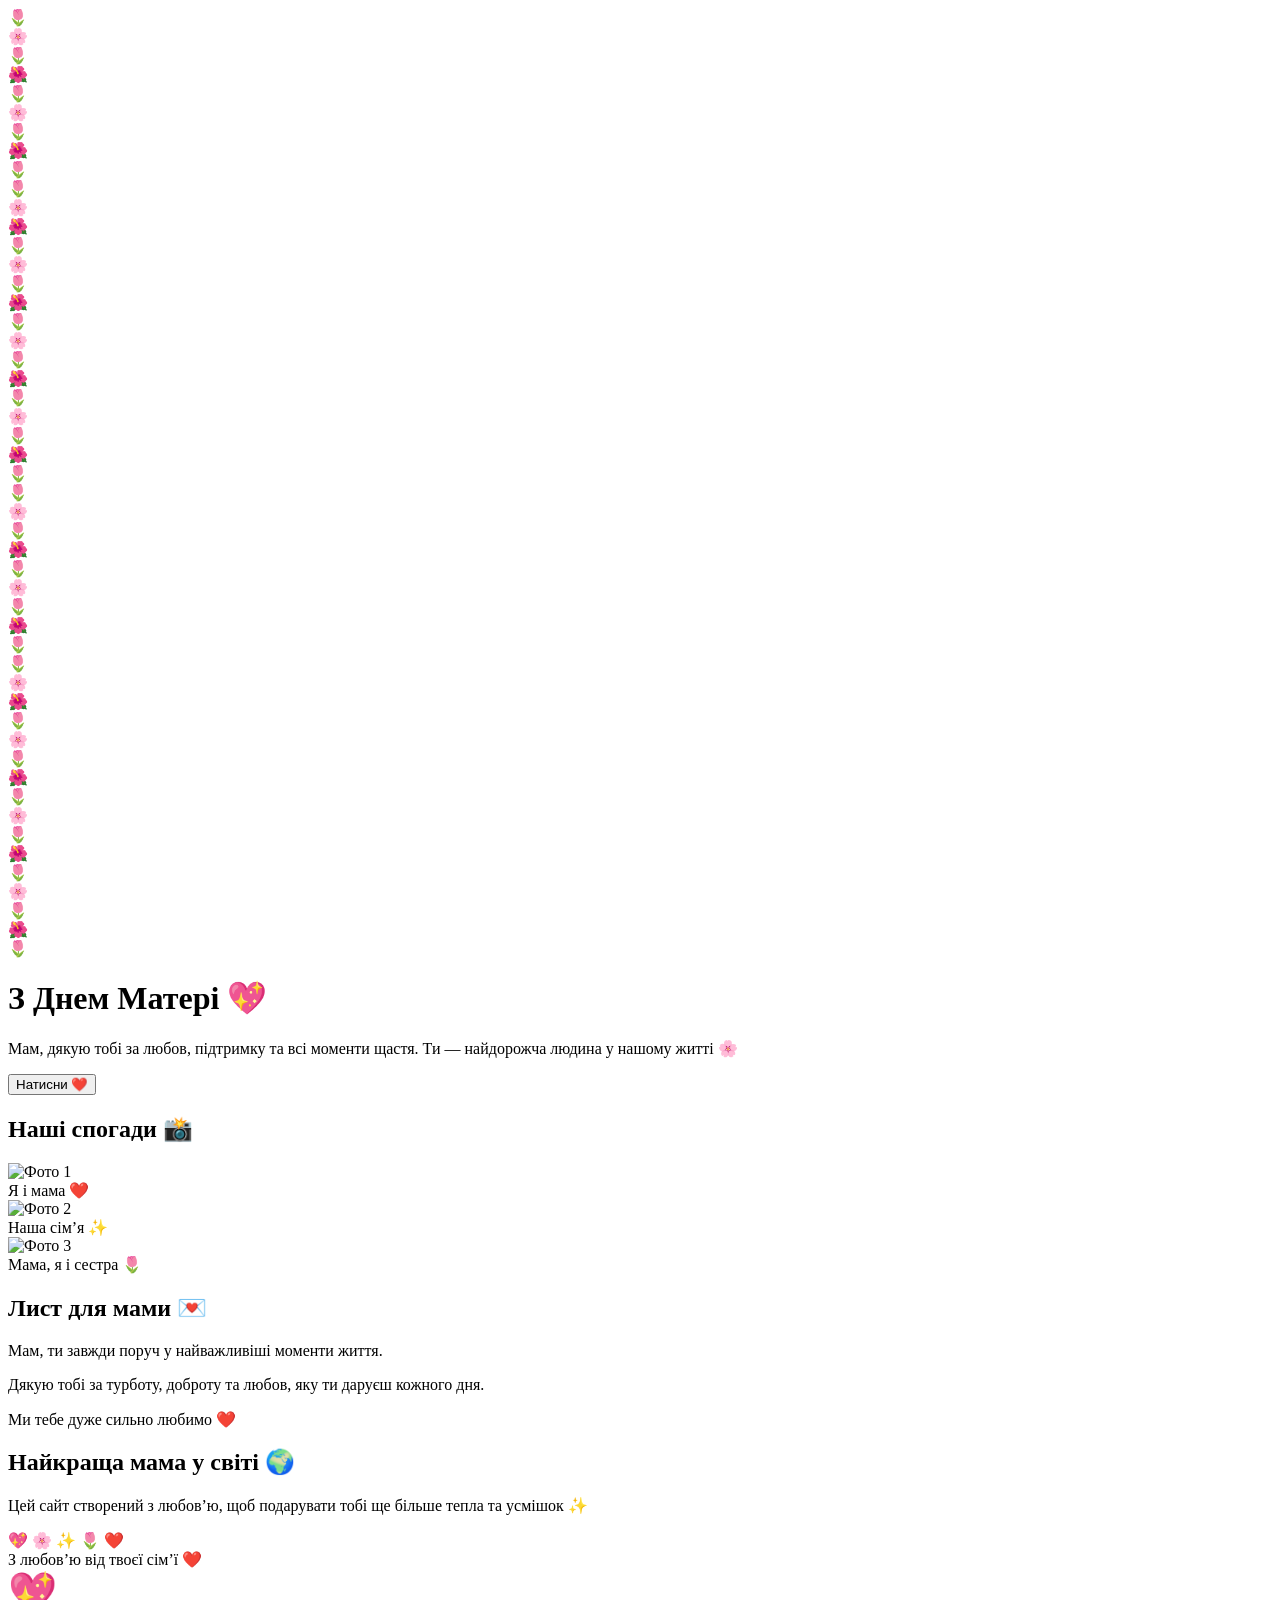
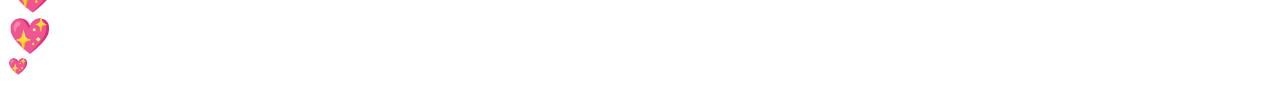
==== index.html @ 561ed91a "1" ====
<!DOCTYPE html>
<html lang="uk">
<head>
    <meta charset="UTF-8">
    <meta name="viewport" content="width=device-width, initial-scale=1.0">
    <title>З Днем Матері ❤️</title>

</head>
<body>

    <div class="tulips left-tulips">
        <div class="tulip t1">🌷</div>
        <div class="tulip t2">🌸</div>
        <div class="tulip t3">🌷</div>
        <div class="tulip t4">🌺</div>
        <div class="tulip t5">🌷</div>
        <div class="tulip t6">🌸</div>
        <div class="tulip t7">🌷</div>
        <div class="tulip t8">🌺</div>
        <div class="tulip t9">🌷</div>

        <div class="tulip" style="top:2%; left:35px;">🌷</div>
        <div class="tulip" style="top:8%; left:55px;">🌸</div>
        <div class="tulip" style="top:12%; left:20px;">🌺</div>
        <div class="tulip" style="top:18%; left:70px;">🌷</div>
        <div class="tulip" style="top:24%; left:40px;">🌸</div>
        <div class="tulip" style="top:30%; left:15px;">🌷</div>
        <div class="tulip" style="top:36%; left:65px;">🌺</div>
        <div class="tulip" style="top:42%; left:30px;">🌷</div>
        <div class="tulip" style="top:48%; left:50px;">🌸</div>
        <div class="tulip" style="top:54%; left:18px;">🌷</div>
        <div class="tulip" style="top:60%; left:75px;">🌺</div>
        <div class="tulip" style="top:66%; left:42px;">🌷</div>
        <div class="tulip" style="top:72%; left:22px;">🌸</div>
        <div class="tulip" style="top:78%; left:60px;">🌷</div>
        <div class="tulip" style="top:84%; left:33px;">🌺</div>
        <div class="tulip" style="top:90%; left:12px;">🌷</div>
    </div>

    <div class="tulips right-tulips">
        <div class="tulip t1">🌷</div>
        <div class="tulip t2">🌸</div>
        <div class="tulip t3">🌷</div>
        <div class="tulip t4">🌺</div>
        <div class="tulip t5">🌷</div>
        <div class="tulip t6">🌸</div>
        <div class="tulip t7">🌷</div>
        <div class="tulip t8">🌺</div>
        <div class="tulip t9">🌷</div>

        <div class="tulip" style="top:2%; right:35px;">🌷</div>
        <div class="tulip" style="top:8%; right:55px;">🌸</div>
        <div class="tulip" style="top:12%; right:20px;">🌺</div>
        <div class="tulip" style="top:18%; right:70px;">🌷</div>
        <div class="tulip" style="top:24%; right:40px;">🌸</div>
        <div class="tulip" style="top:30%; right:15px;">🌷</div>
        <div class="tulip" style="top:36%; right:65px;">🌺</div>
        <div class="tulip" style="top:42%; right:30px;">🌷</div>
        <div class="tulip" style="top:48%; right:50px;">🌸</div>
        <div class="tulip" style="top:54%; right:18px;">🌷</div>
        <div class="tulip" style="top:60%; right:75px;">🌺</div>
        <div class="tulip" style="top:66%; right:42px;">🌷</div>
        <div class="tulip" style="top:72%; right:22px;">🌸</div>
        <div class="tulip" style="top:78%; right:60px;">🌷</div>
        <div class="tulip" style="top:84%; right:33px;">🌺</div>
        <div class="tulip" style="top:90%; right:12px;">🌷</div>
    </div>

    <header>
        <h1>З Днем Матері 💖</h1>

        <p>
            Мам, дякую тобі за любов, підтримку та всі моменти щастя.
            Ти — найдорожча людина у нашому житті 🌸
        </p>

        <button class="btn" onclick="showMessage()">
            Натисни ❤️
        </button>
    </header>

    <section class="gallery">
        <h2>Наші спогади 📸</h2>

        <div class="photos">
            <div class="card">
                <img src="photo1.jpg" alt="Фото 1">
                <div class="caption">Я і мама ❤️</div>
            </div>

            <div class="card">
                <img src="photo2.jpg" alt="Фото 2">
                <div class="caption">Наша сім’я ✨</div>
            </div>

            <div class="card">
                <img src="photo3.jpg" alt="Фото 3">
                <div class="caption">Мама, я і сестра 🌷</div>
            </div>
        </div>
    </section>

    <section class="letter">
        <div class="letter-box">
            <h2>Лист для мами 💌</h2>

            <p>
                Мам, ти завжди поруч у найважливіші моменти життя.
            </p>

            <p>
                Дякую тобі за турботу, доброту та любов,
                яку ти даруєш кожного дня.
            </p>

            <p>
                Ми тебе дуже сильно любимо ❤️
            </p>
        </div>
    </section>

    <section class="final">
        <h2>Найкраща мама у світі 🌍</h2>

        <p>
            Цей сайт створений з любов’ю,
            щоб подарувати тобі ще більше тепла та усмішок ✨
        </p>

        <div class="hearts">
            💖 🌸 ✨ 🌷 ❤️
        </div>
    </section>

        <footer>
        З любов’ю від твоєї сім’ї ❤️
    </footer>

        <script src="script.js"></script>

</body>
</html>
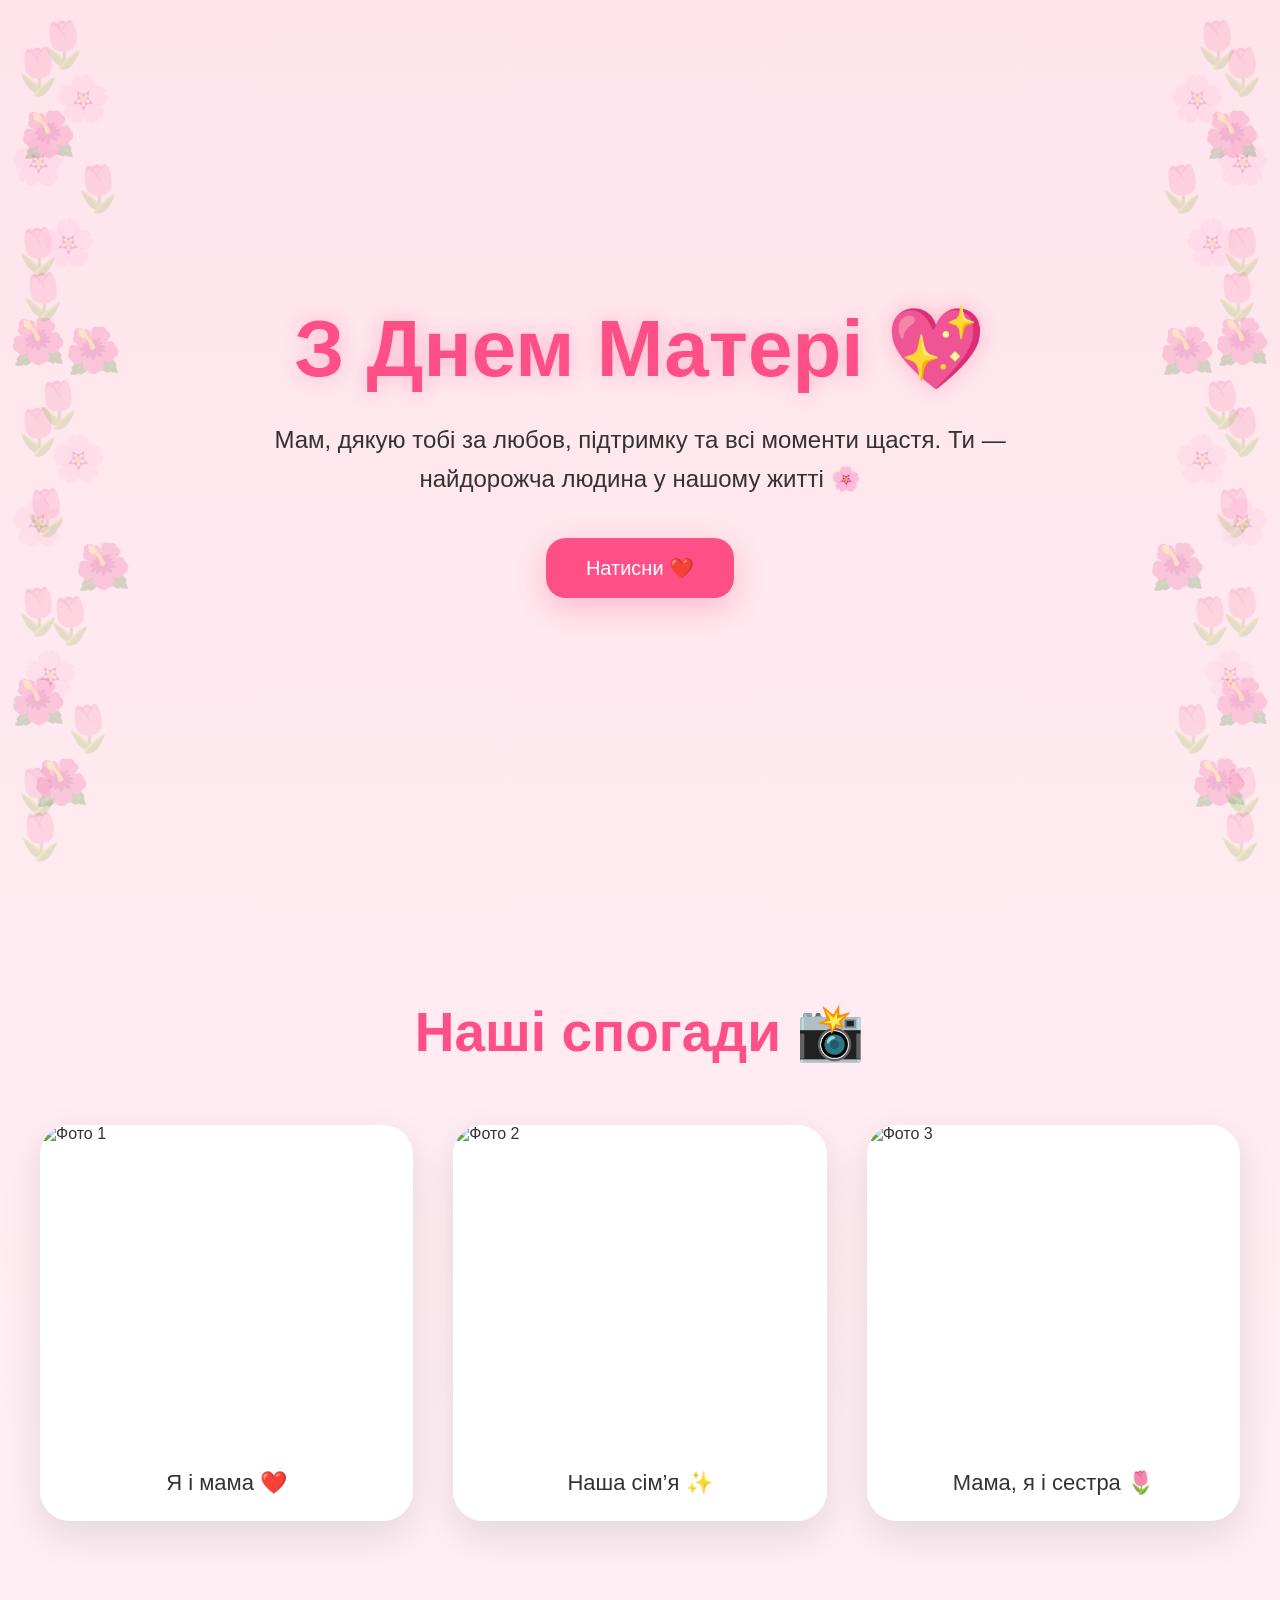
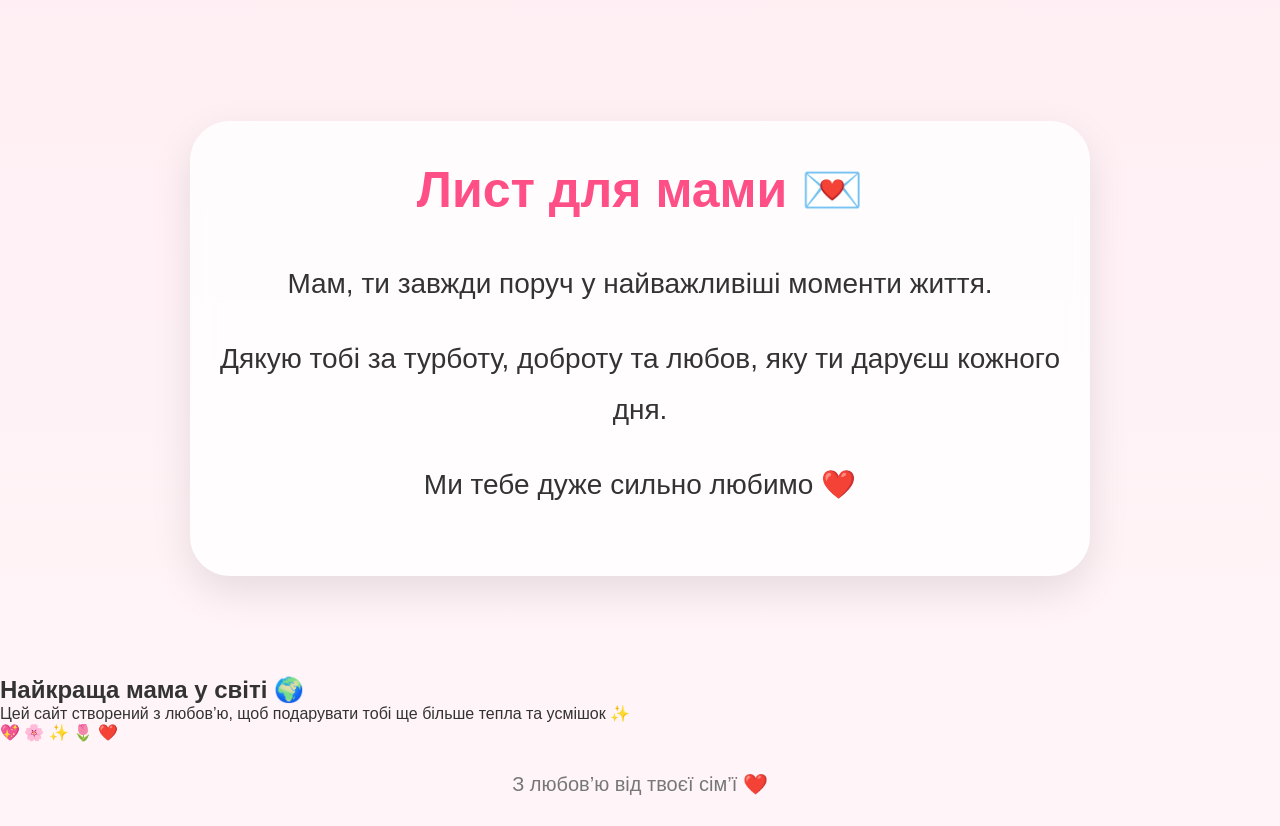
==== commit 3c5a6b46: "2" ====
--- a/index.html
+++ b/index.html
@@ -4,7 +4,7 @@
     <meta charset="UTF-8">
     <meta name="viewport" content="width=device-width, initial-scale=1.0">
     <title>З Днем Матері ❤️</title>
-
+    <link rel="stylesheet" href="style.css">
 </head>
 <body>
 
--- a/style.css
+++ b/style.css
@@ -0,0 +1,279 @@
+        * {
+            margin: 0;
+            padding: 0;
+            box-sizing: border-box;
+            font-family: Arial, sans-serif;
+        }
+
+        body {
+            position: relative;
+            background: linear-gradient(to bottom, #ffe4ec, #fff5f8);
+            overflow-x: hidden;
+            min-height: 100vh;
+            color: #333;
+        }
+
+        header {
+            min-height: 100vh;
+            height: 100vh;
+            display: flex;
+            justify-content: center;
+            align-items: center;
+            flex-direction: column;
+            text-align: center;
+            padding: 20px;
+            position: relative;
+        }
+
+        header h1 {
+            font-size: clamp(42px, 10vw, 80px);
+            color: #ff4f87;
+            text-shadow: 0 0 20px rgba(255, 79, 135, 0.3);
+            animation: glow 2s infinite alternate;
+        }
+
+        header p {
+            width: 100%;
+            margin-top: 25px;
+            font-size: 24px;
+            max-width: 800px;
+            line-height: 1.6;
+        }
+
+        .btn {
+            margin-top: 40px;
+            padding: 18px 40px;
+            border: none;
+            border-radius: 20px;
+            background: #ff4f87;
+            color: white;
+            font-size: 20px;
+            cursor: pointer;
+            transition: 0.3s;
+            box-shadow: 0 10px 30px rgba(255, 79, 135, 0.3);
+        }
+
+        .btn:hover {
+            transform: scale(1.05);
+            background: #ff2d6f;
+        }
+
+        @keyframes glow {
+            from {
+                text-shadow: 0 0 20px rgba(255, 79, 135, 0.3);
+            }
+            to {
+                text-shadow: 0 0 40px rgba(255, 79, 135, 0.8);
+            }
+        }
+
+        .gallery {
+            width: 100%;
+            padding: 100px 40px;
+        }
+
+        .gallery h2 {
+            text-align: center;
+            font-size: 55px;
+            color: #ff4f87;
+            margin-bottom: 60px;
+        }
+
+        .photos {
+            width: 100%;
+            display: grid;
+            grid-template-columns: repeat(auto-fit, minmax(240px, 1fr));
+            gap: 40px;
+        }
+
+        .card {
+            background: white;
+            border-radius: 30px;
+            overflow: hidden;
+            box-shadow: 0 15px 40px rgba(0,0,0,0.1);
+            transition: 0.5s;
+        }
+
+        .card:hover {
+            transform: translateY(-10px) scale(1.03);
+        }
+
+        .card img {
+            display: block;
+            width: 100%;
+            height: 320px;
+            object-fit: cover;
+            transition: 0.5s;
+        }
+
+        .card:hover img {
+            transform: scale(1.08);
+        }
+
+        .caption {
+            padding: 25px;
+            text-align: center;
+            font-size: 22px;
+        }
+
+        .letter {
+            padding: 100px 20px;
+            display: flex;
+            justify-content: center;
+        }
+
+        .letter-box {
+            width: 100%;
+            background: rgba(255,255,255,0.8);
+            backdrop-filter: blur(10px);
+            border-radius: 40px;
+            padding: 40px 25px;
+            max-width: 900px;
+            text-align: center;
+            box-shadow: 0 15px 40px rgba(0,0,0,0.1);
+        }
+
+        .letter-box h2 {
+            font-size: 50px;
+            color: #ff4f87;
+            margin-bottom: 40px;
+        }
+
+        .letter-box p {
+            font-size: 28px;
+            line-height: 1.8;
+            margin-bottom: 25px;
+        }
+
+        footer {
+            text-align: center;
+            padding: 30px;
+            font-size: 20px;
+            color: #777;
+        }
+
+        .heart {
+            position: fixed;
+            top: -20px;
+            color: #ff4f87;
+            font-size: 20px;
+            animation: fall linear forwards;
+            z-index: 999;
+        }
+
+        @keyframes fall {
+            to {
+                transform: translateY(110vh);
+                opacity: 0;
+            }
+        }
+
+        html {
+            scroll-behavior: smooth;
+            -webkit-tap-highlight-color: transparent;
+        }
+
+        img {
+            max-width: 100%;
+        }
+
+        button {
+            touch-action: manipulation;
+        }
+
+        @media(max-width: 768px) {
+            header h1 {
+                font-size: 42px;
+            }
+
+            header p,
+            .final p,
+            .letter-box p {
+                font-size: 18px;
+                line-height: 1.7;
+            }
+
+            .final h2,
+            .gallery h2,
+            .letter-box h2 {
+                font-size: 34px;
+            }
+        
+            .gallery {
+                padding: 70px 20px;
+            }
+
+            .card {
+                border-radius: 24px;
+            }
+
+            .card img {
+                height: 260px;
+            }
+
+            .btn {
+                width: 100%;
+                max-width: 320px;
+                font-size: 18px;
+                padding: 16px 20px;
+            }
+
+            .letter {
+                padding: 60px 15px;
+            }
+
+            .final {
+                padding: 80px 20px;
+            }
+        }
+            .tulips {
+            position: fixed;
+            top: 0;
+            left: 0;
+            width: 100%;
+            height: 100%;
+            pointer-events: none;
+            z-index: -1;
+            overflow: hidden;
+        }
+
+        .tulip {
+            position: absolute;
+            font-size: 45px;
+            opacity: 0.22;
+            animation: float 6s ease-in-out infinite;
+        }
+
+        .left-tulips .tulip {
+            left: 10px;
+        }
+
+        .right-tulips .tulip {
+            right: 10px;
+        }
+
+        .t1 { top: 5%; }
+        .t2 { top: 15%; }
+        .t3 { top: 25%; }
+        .t4 { top: 35%; }
+        .t5 { top: 45%; }
+        .t6 { top: 55%; }
+        .t7 { top: 65%; }
+        .t8 { top: 75%; }
+        .t9 { top: 85%; }
+
+        @keyframes float {
+            0%, 100% {
+                transform: translateY(0px) rotate(0deg);
+            }
+            50% {
+                transform: translateY(-10px) rotate(3deg);
+            }
+        }
+
+        @media(max-width: 768px) {
+            .tulip {
+                font-size: 28px;
+                opacity: 0.16;
+            }
+        }
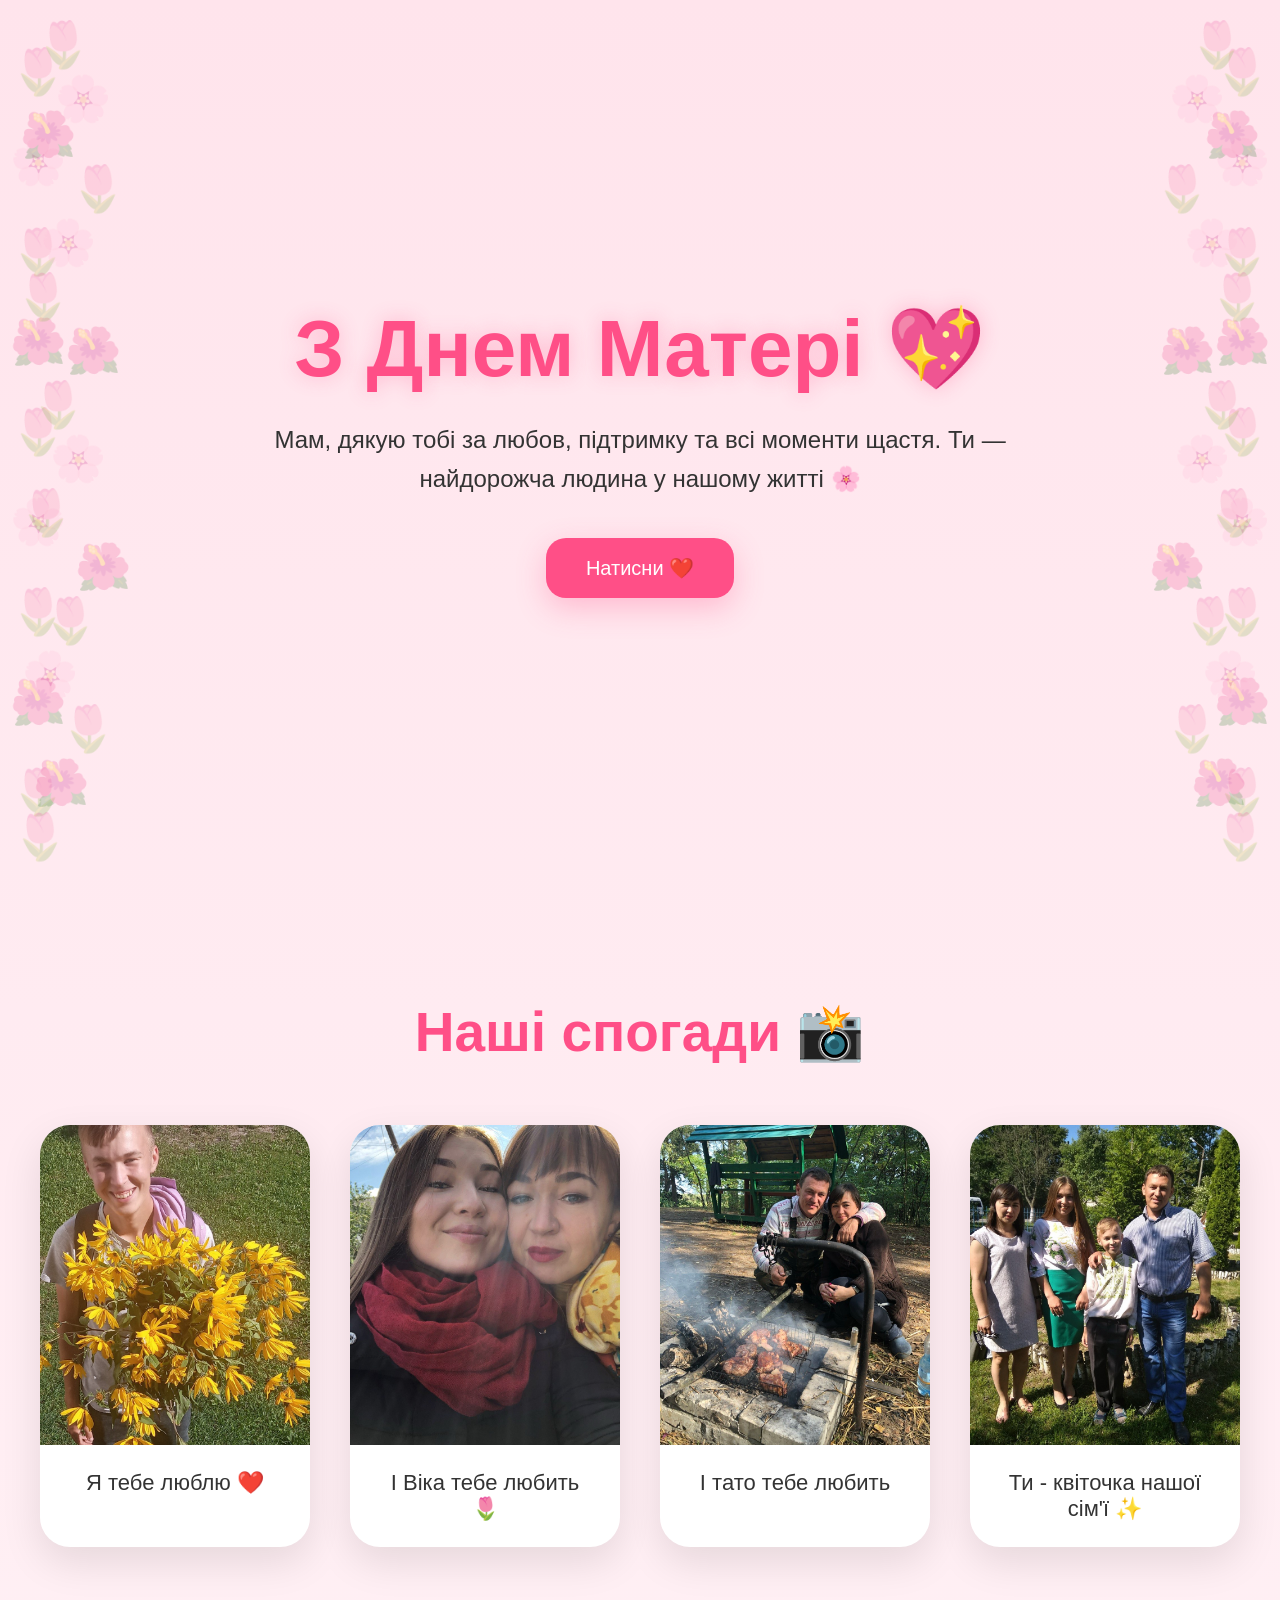
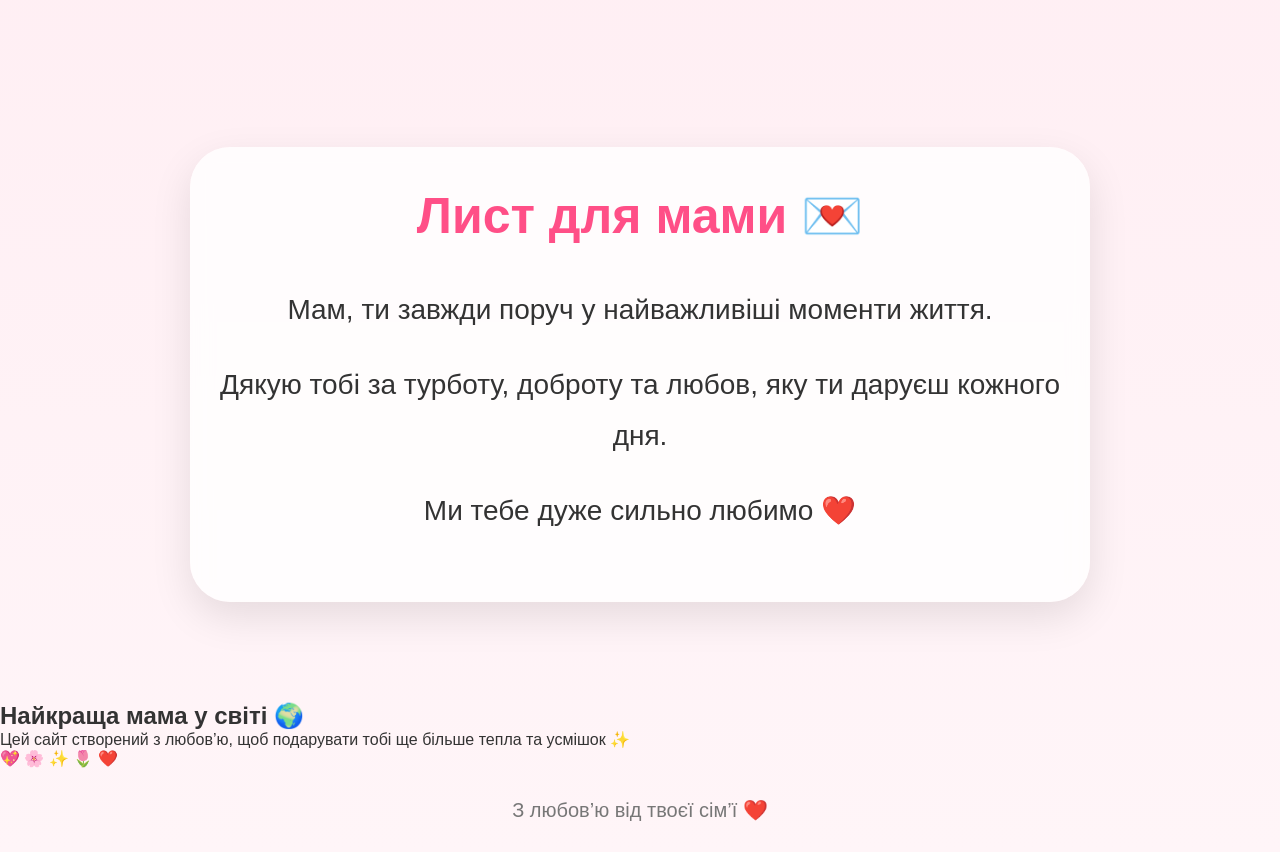
==== commit f24e6f57: "Add files via upload" ====
--- a/index.html
+++ b/index.html
@@ -85,17 +85,22 @@
         <div class="photos">
             <div class="card">
                 <img src="photo1.jpg" alt="Фото 1">
-                <div class="caption">Я і мама ❤️</div>
+                <div class="caption">Я тебе люблю ❤️</div>
             </div>
 
             <div class="card">
-                <img src="photo2.jpg" alt="Фото 2">
-                <div class="caption">Наша сім’я ✨</div>
+                <img src="photo2.jpeg" alt="Фото 2">
+                <div class="caption">І Віка тебе любить 🌷</div>
             </div>
 
             <div class="card">
                 <img src="photo3.jpg" alt="Фото 3">
-                <div class="caption">Мама, я і сестра 🌷</div>
+                <div class="caption">І тато тебе любить</div>
+            </div>
+
+            <div class="card">
+                <img src="photo4.jpeg" alt="Фото 4">
+                <div class="caption">Ти - квіточка нашої сім'ї ✨</div>
             </div>
         </div>
     </section>
